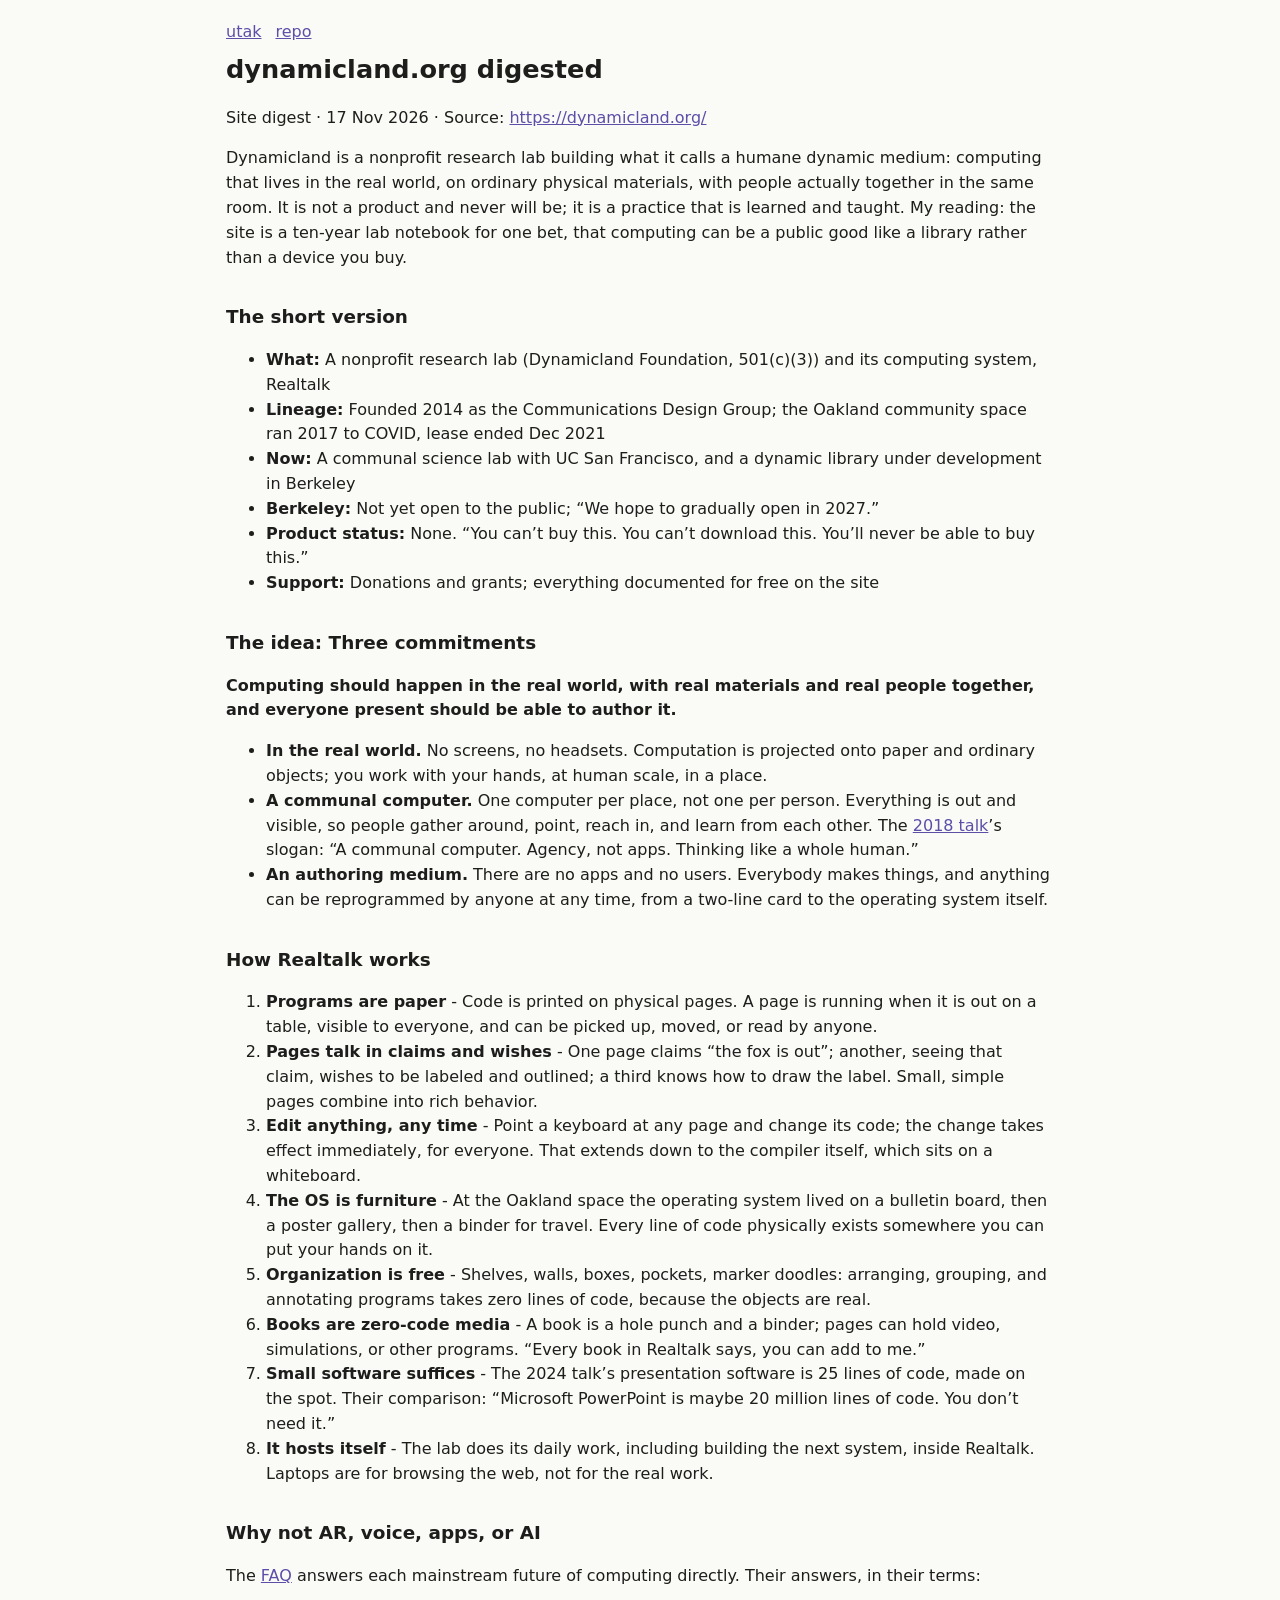
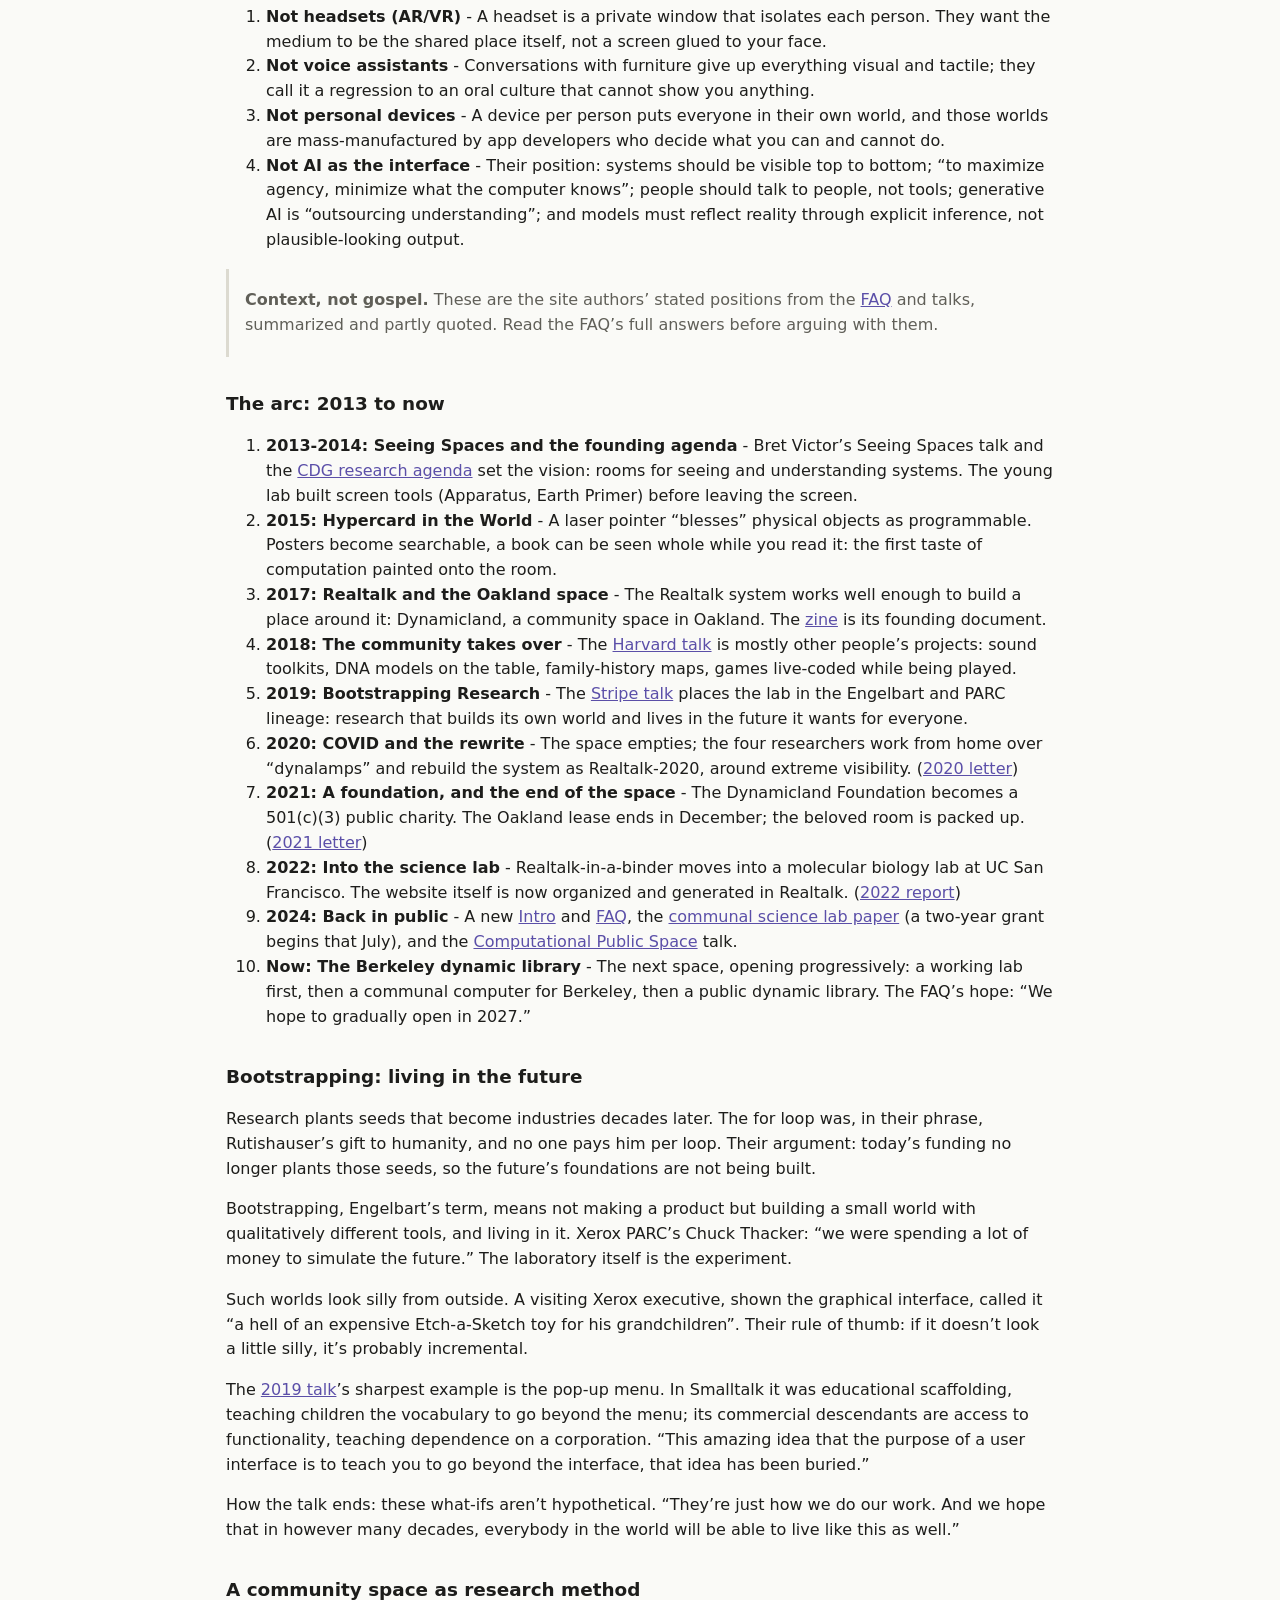
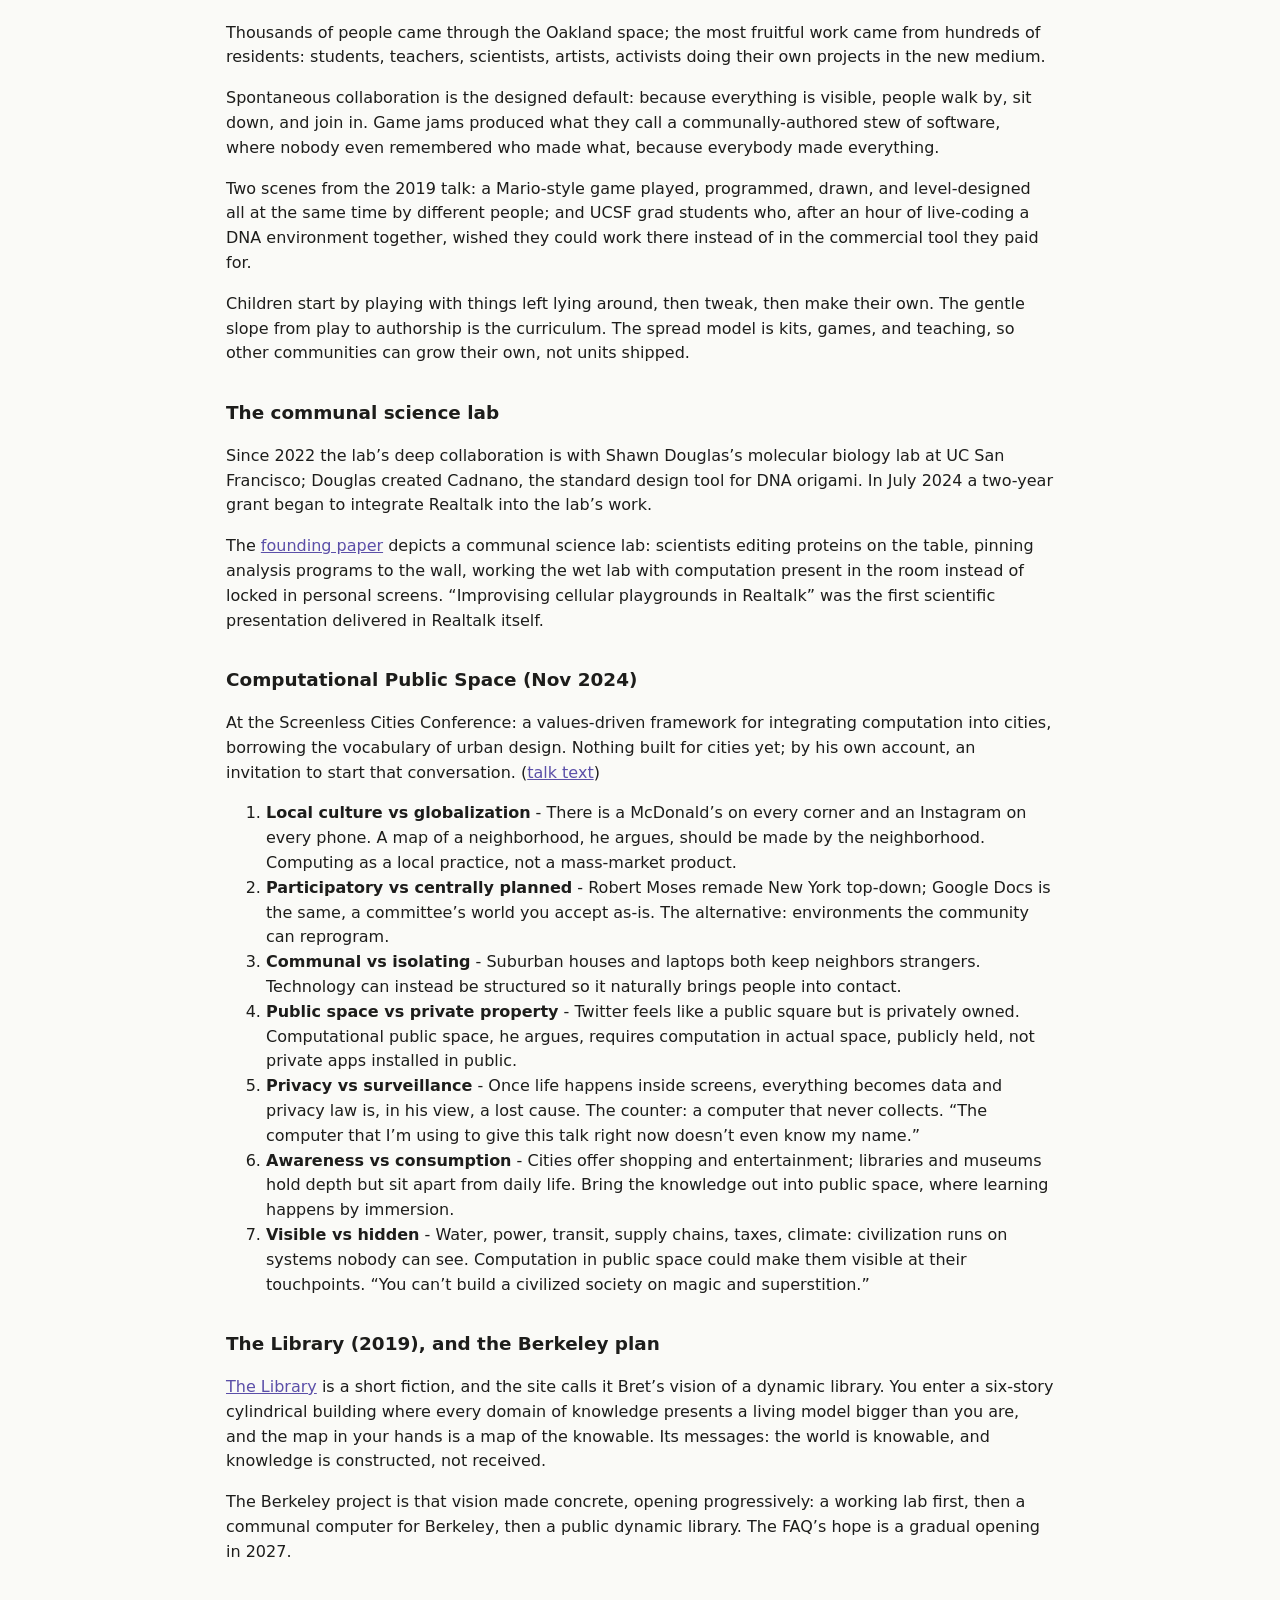
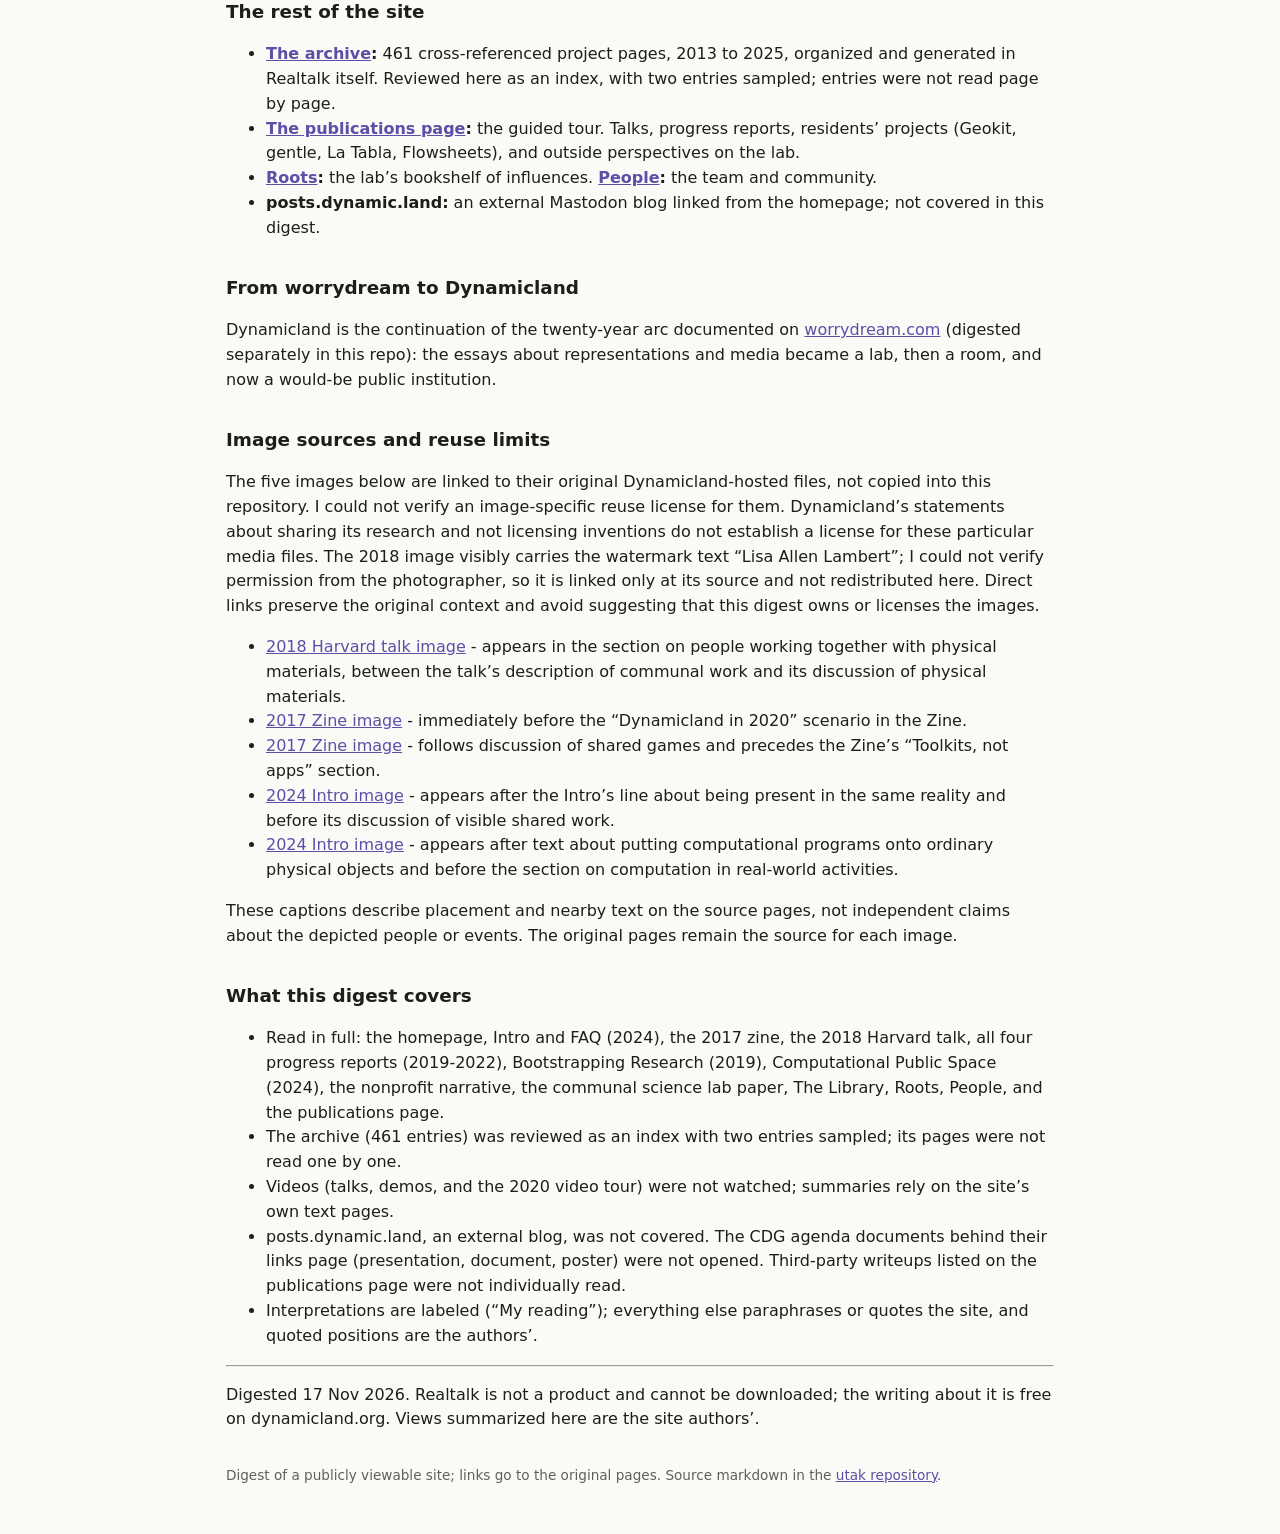
==== dynamicland.html @ 91c7e819 "Add preliminary GitHub Pages site (index, digests as pages)" ====
<!doctype html><html lang="en"><head><meta charset="utf-8"><meta name="viewport" content="width=device-width,initial-scale=1">
<title>dynamicland.org digested - utak</title><link rel="stylesheet" href="style.css"></head><body><main>
<nav><a href="./">utak</a><a href="https://github.com/irvan-putra/utak">repo</a></nav>
<h1 id="dynamicland.org-digested">dynamicland.org digested</h1>
<p>Site digest · 17 Nov 2026 · Source: <a href="https://dynamicland.org/" class="uri">https://dynamicland.org/</a></p>
<p>Dynamicland is a nonprofit research lab building what it calls a humane dynamic medium: computing that lives in the real world, on ordinary physical materials, with people actually together in the same room. It is not a product and never will be; it is a practice that is learned and taught. My reading: the site is a ten-year lab notebook for one bet, that computing can be a public good like a library rather than a device you buy.</p>
<h2 id="the-short-version">The short version</h2>
<ul>
<li><strong>What:</strong> A nonprofit research lab (Dynamicland Foundation, 501(c)(3)) and its computing system, Realtalk</li>
<li><strong>Lineage:</strong> Founded 2014 as the Communications Design Group; the Oakland community space ran 2017 to COVID, lease ended Dec 2021</li>
<li><strong>Now:</strong> A communal science lab with UC San Francisco, and a dynamic library under development in Berkeley</li>
<li><strong>Berkeley:</strong> Not yet open to the public; “We hope to gradually open in 2027.”</li>
<li><strong>Product status:</strong> None. “You can’t buy this. You can’t download this. You’ll never be able to buy this.”</li>
<li><strong>Support:</strong> Donations and grants; everything documented for free on the site</li>
</ul>
<h2 id="the-idea-three-commitments">The idea: Three commitments</h2>
<p><strong>Computing should happen in the real world, with real materials and real people together, and everyone present should be able to author it.</strong></p>
<ul>
<li><strong>In the real world.</strong> No screens, no headsets. Computation is projected onto paper and ordinary objects; you work with your hands, at human scale, in a place.</li>
<li><strong>A communal computer.</strong> One computer per place, not one per person. Everything is out and visible, so people gather around, point, reach in, and learn from each other. The <a href="https://dynamicland.org/2018/Dynamicland/">2018 talk</a>’s slogan: “A communal computer. Agency, not apps. Thinking like a whole human.”</li>
<li><strong>An authoring medium.</strong> There are no apps and no users. Everybody makes things, and anything can be reprogrammed by anyone at any time, from a two-line card to the operating system itself.</li>
</ul>
<h2 id="how-realtalk-works">How Realtalk works</h2>
<ol type="1">
<li><strong>Programs are paper</strong> - Code is printed on physical pages. A page is running when it is out on a table, visible to everyone, and can be picked up, moved, or read by anyone.</li>
<li><strong>Pages talk in claims and wishes</strong> - One page claims “the fox is out”; another, seeing that claim, wishes to be labeled and outlined; a third knows how to draw the label. Small, simple pages combine into rich behavior.</li>
<li><strong>Edit anything, any time</strong> - Point a keyboard at any page and change its code; the change takes effect immediately, for everyone. That extends down to the compiler itself, which sits on a whiteboard.</li>
<li><strong>The OS is furniture</strong> - At the Oakland space the operating system lived on a bulletin board, then a poster gallery, then a binder for travel. Every line of code physically exists somewhere you can put your hands on it.</li>
<li><strong>Organization is free</strong> - Shelves, walls, boxes, pockets, marker doodles: arranging, grouping, and annotating programs takes zero lines of code, because the objects are real.</li>
<li><strong>Books are zero-code media</strong> - A book is a hole punch and a binder; pages can hold video, simulations, or other programs. “Every book in Realtalk says, you can add to me.”</li>
<li><strong>Small software suffices</strong> - The 2024 talk’s presentation software is 25 lines of code, made on the spot. Their comparison: “Microsoft PowerPoint is maybe 20 million lines of code. You don’t need it.”</li>
<li><strong>It hosts itself</strong> - The lab does its daily work, including building the next system, inside Realtalk. Laptops are for browsing the web, not for the real work.</li>
</ol>
<h2 id="why-not-ar-voice-apps-or-ai">Why not AR, voice, apps, or AI</h2>
<p>The <a href="https://dynamicland.org/2024/FAQ/">FAQ</a> answers each mainstream future of computing directly. Their answers, in their terms:</p>
<ol type="1">
<li><strong>Not headsets (AR/VR)</strong> - A headset is a private window that isolates each person. They want the medium to be the shared place itself, not a screen glued to your face.</li>
<li><strong>Not voice assistants</strong> - Conversations with furniture give up everything visual and tactile; they call it a regression to an oral culture that cannot show you anything.</li>
<li><strong>Not personal devices</strong> - A device per person puts everyone in their own world, and those worlds are mass-manufactured by app developers who decide what you can and cannot do.</li>
<li><strong>Not AI as the interface</strong> - Their position: systems should be visible top to bottom; “to maximize agency, minimize what the computer knows”; people should talk to people, not tools; generative AI is “outsourcing understanding”; and models must reflect reality through explicit inference, not plausible-looking output.</li>
</ol>
<blockquote>
<p><strong>Context, not gospel.</strong> These are the site authors’ stated positions from the <a href="https://dynamicland.org/2024/FAQ/#What_is_Realtalks_relationship_to_AI">FAQ</a> and talks, summarized and partly quoted. Read the FAQ’s full answers before arguing with them.</p>
</blockquote>
<h2 id="the-arc-2013-to-now">The arc: 2013 to now</h2>
<ol type="1">
<li><strong>2013-2014: Seeing Spaces and the founding agenda</strong> - Bret Victor’s Seeing Spaces talk and the <a href="https://dynamicland.org/2014/CDG_research_agendas/">CDG research agenda</a> set the vision: rooms for seeing and understanding systems. The young lab built screen tools (Apparatus, Earth Primer) before leaving the screen.</li>
<li><strong>2015: Hypercard in the World</strong> - A laser pointer “blesses” physical objects as programmable. Posters become searchable, a book can be seen whole while you read it: the first taste of computation painted onto the room.</li>
<li><strong>2017: Realtalk and the Oakland space</strong> - The Realtalk system works well enough to build a place around it: Dynamicland, a community space in Oakland. The <a href="https://dynamicland.org/2017/Zine/">zine</a> is its founding document.</li>
<li><strong>2018: The community takes over</strong> - The <a href="https://dynamicland.org/2018/Dynamicland/">Harvard talk</a> is mostly other people’s projects: sound toolkits, DNA models on the table, family-history maps, games live-coded while being played.</li>
<li><strong>2019: Bootstrapping Research</strong> - The <a href="https://dynamicland.org/2019/Bootstrapping_Research/">Stripe talk</a> places the lab in the Engelbart and PARC lineage: research that builds its own world and lives in the future it wants for everyone.</li>
<li><strong>2020: COVID and the rewrite</strong> - The space empties; the four researchers work from home over “dynalamps” and rebuild the system as Realtalk-2020, around extreme visibility. (<a href="https://dynamicland.org/2020/Progress_report/">2020 letter</a>)</li>
<li><strong>2021: A foundation, and the end of the space</strong> - The Dynamicland Foundation becomes a 501(c)(3) public charity. The Oakland lease ends in December; the beloved room is packed up. (<a href="https://dynamicland.org/2021/Progress_report/">2021 letter</a>)</li>
<li><strong>2022: Into the science lab</strong> - Realtalk-in-a-binder moves into a molecular biology lab at UC San Francisco. The website itself is now organized and generated in Realtalk. (<a href="https://dynamicland.org/2022/Progress_report/">2022 report</a>)</li>
<li><strong>2024: Back in public</strong> - A new <a href="https://dynamicland.org/2024/Intro/">Intro</a> and <a href="https://dynamicland.org/2024/FAQ/">FAQ</a>, the <a href="https://dynamicland.org/2024/The_communal_science_lab.pdf">communal science lab paper</a> (a two-year grant begins that July), and the <a href="https://dynamicland.org/2024/Computational_Public_Space/">Computational Public Space</a> talk.</li>
<li><strong>Now: The Berkeley dynamic library</strong> - The next space, opening progressively: a working lab first, then a communal computer for Berkeley, then a public dynamic library. The FAQ’s hope: “We hope to gradually open in 2027.”</li>
</ol>
<h2 id="bootstrapping-living-in-the-future">Bootstrapping: living in the future</h2>
<p>Research plants seeds that become industries decades later. The for loop was, in their phrase, Rutishauser’s gift to humanity, and no one pays him per loop. Their argument: today’s funding no longer plants those seeds, so the future’s foundations are not being built.</p>
<p>Bootstrapping, Engelbart’s term, means not making a product but building a small world with qualitatively different tools, and living in it. Xerox PARC’s Chuck Thacker: “we were spending a lot of money to simulate the future.” The laboratory itself is the experiment.</p>
<p>Such worlds look silly from outside. A visiting Xerox executive, shown the graphical interface, called it “a hell of an expensive Etch-a-Sketch toy for his grandchildren”. Their rule of thumb: if it doesn’t look a little silly, it’s probably incremental.</p>
<p>The <a href="https://dynamicland.org/2019/Bootstrapping_Research/">2019 talk</a>’s sharpest example is the pop-up menu. In Smalltalk it was educational scaffolding, teaching children the vocabulary to go beyond the menu; its commercial descendants are access to functionality, teaching dependence on a corporation. “This amazing idea that the purpose of a user interface is to teach you to go beyond the interface, that idea has been buried.”</p>
<p>How the talk ends: these what-ifs aren’t hypothetical. “They’re just how we do our work. And we hope that in however many decades, everybody in the world will be able to live like this as well.”</p>
<h2 id="a-community-space-as-research-method">A community space as research method</h2>
<p>Thousands of people came through the Oakland space; the most fruitful work came from hundreds of residents: students, teachers, scientists, artists, activists doing their own projects in the new medium.</p>
<p>Spontaneous collaboration is the designed default: because everything is visible, people walk by, sit down, and join in. Game jams produced what they call a communally-authored stew of software, where nobody even remembered who made what, because everybody made everything.</p>
<p>Two scenes from the 2019 talk: a Mario-style game played, programmed, drawn, and level-designed all at the same time by different people; and UCSF grad students who, after an hour of live-coding a DNA environment together, wished they could work there instead of in the commercial tool they paid for.</p>
<p>Children start by playing with things left lying around, then tweak, then make their own. The gentle slope from play to authorship is the curriculum. The spread model is kits, games, and teaching, so other communities can grow their own, not units shipped.</p>
<h2 id="the-communal-science-lab">The communal science lab</h2>
<p>Since 2022 the lab’s deep collaboration is with Shawn Douglas’s molecular biology lab at UC San Francisco; Douglas created Cadnano, the standard design tool for DNA origami. In July 2024 a two-year grant began to integrate Realtalk into the lab’s work.</p>
<p>The <a href="https://dynamicland.org/2024/The_communal_science_lab.pdf">founding paper</a> depicts a communal science lab: scientists editing proteins on the table, pinning analysis programs to the wall, working the wet lab with computation present in the room instead of locked in personal screens. “Improvising cellular playgrounds in Realtalk” was the first scientific presentation delivered in Realtalk itself.</p>
<h2 id="computational-public-space-nov-2024">Computational Public Space (Nov 2024)</h2>
<p>At the Screenless Cities Conference: a values-driven framework for integrating computation into cities, borrowing the vocabulary of urban design. Nothing built for cities yet; by his own account, an invitation to start that conversation. (<a href="https://dynamicland.org/2024/Computational_Public_Space/">talk text</a>)</p>
<ol type="1">
<li><strong>Local culture vs globalization</strong> - There is a McDonald’s on every corner and an Instagram on every phone. A map of a neighborhood, he argues, should be made by the neighborhood. Computing as a local practice, not a mass-market product.</li>
<li><strong>Participatory vs centrally planned</strong> - Robert Moses remade New York top-down; Google Docs is the same, a committee’s world you accept as-is. The alternative: environments the community can reprogram.</li>
<li><strong>Communal vs isolating</strong> - Suburban houses and laptops both keep neighbors strangers. Technology can instead be structured so it naturally brings people into contact.</li>
<li><strong>Public space vs private property</strong> - Twitter feels like a public square but is privately owned. Computational public space, he argues, requires computation in actual space, publicly held, not private apps installed in public.</li>
<li><strong>Privacy vs surveillance</strong> - Once life happens inside screens, everything becomes data and privacy law is, in his view, a lost cause. The counter: a computer that never collects. “The computer that I’m using to give this talk right now doesn’t even know my name.”</li>
<li><strong>Awareness vs consumption</strong> - Cities offer shopping and entertainment; libraries and museums hold depth but sit apart from daily life. Bring the knowledge out into public space, where learning happens by immersion.</li>
<li><strong>Visible vs hidden</strong> - Water, power, transit, supply chains, taxes, climate: civilization runs on systems nobody can see. Computation in public space could make them visible at their touchpoints. “You can’t build a civilized society on magic and superstition.”</li>
</ol>
<h2 id="the-library-2019-and-the-berkeley-plan">The Library (2019), and the Berkeley plan</h2>
<p><a href="https://dynamicland.org/2019/The_Library.pdf">The Library</a> is a short fiction, and the site calls it Bret’s vision of a dynamic library. You enter a six-story cylindrical building where every domain of knowledge presents a living model bigger than you are, and the map in your hands is a map of the knowable. Its messages: the world is knowable, and knowledge is constructed, not received.</p>
<p>The Berkeley project is that vision made concrete, opening progressively: a working lab first, then a communal computer for Berkeley, then a public dynamic library. The FAQ’s hope is a gradual opening in 2027.</p>
<h2 id="the-rest-of-the-site">The rest of the site</h2>
<ul>
<li><strong><a href="https://dynamicland.org/archive/">The archive</a>:</strong> 461 cross-referenced project pages, 2013 to 2025, organized and generated in Realtalk itself. Reviewed here as an index, with two entries sampled; entries were not read page by page.</li>
<li><strong><a href="https://dynamicland.org/publications/">The publications page</a>:</strong> the guided tour. Talks, progress reports, residents’ projects (Geokit, gentle, La Tabla, Flowsheets), and outside perspectives on the lab.</li>
<li><strong><a href="https://dynamicland.org/2024/Roots/">Roots</a>:</strong> the lab’s bookshelf of influences. <strong><a href="https://dynamicland.org/2023/People/">People</a>:</strong> the team and community.</li>
<li><strong>posts.dynamic.land:</strong> an external Mastodon blog linked from the homepage; not covered in this digest.</li>
</ul>
<h2 id="from-worrydream-to-dynamicland">From worrydream to Dynamicland</h2>
<p>Dynamicland is the continuation of the twenty-year arc documented on <a href="https://worrydream.com/">worrydream.com</a> (digested separately in this repo): the essays about representations and media became a lab, then a room, and now a would-be public institution.</p>
<h2 id="image-sources-and-reuse-limits">Image sources and reuse limits</h2>
<p>The five images below are linked to their original Dynamicland-hosted files, not copied into this repository. I could not verify an image-specific reuse license for them. Dynamicland’s statements about sharing its research and not licensing inventions do not establish a license for these particular media files. The 2018 image visibly carries the watermark text “Lisa Allen Lambert”; I could not verify permission from the photographer, so it is linked only at its source and not redistributed here. Direct links preserve the original context and avoid suggesting that this digest owns or licenses the images.</p>
<ul>
<li><a href="https://dynamicland.org/2018/Dynamicland/thumbnail-0261.jpg">2018 Harvard talk image</a> - appears in the section on people working together with physical materials, between the talk’s description of communal work and its discussion of physical materials.</li>
<li><a href="https://dynamicland.org/2017/Zine/60dcb1a689e8612ae7fa70bea2e3f6a4.jpg">2017 Zine image</a> - immediately before the “Dynamicland in 2020” scenario in the Zine.</li>
<li><a href="https://dynamicland.org/2017/Zine/d6fa5af68b19b650f5435f2c7829abe4.jpg">2017 Zine image</a> - follows discussion of shared games and precedes the Zine’s “Toolkits, not apps” section.</li>
<li><a href="https://dynamicland.org/2024/Intro/thumbnail-0099.jpg">2024 Intro image</a> - appears after the Intro’s line about being present in the same reality and before its discussion of visible shared work.</li>
<li><a href="https://dynamicland.org/2024/Intro/thumbnail-0034.jpg">2024 Intro image</a> - appears after text about putting computational programs onto ordinary physical objects and before the section on computation in real-world activities.</li>
</ul>
<p>These captions describe placement and nearby text on the source pages, not independent claims about the depicted people or events. The original pages remain the source for each image.</p>
<h2 id="what-this-digest-covers">What this digest covers</h2>
<ul>
<li>Read in full: the homepage, Intro and FAQ (2024), the 2017 zine, the 2018 Harvard talk, all four progress reports (2019-2022), Bootstrapping Research (2019), Computational Public Space (2024), the nonprofit narrative, the communal science lab paper, The Library, Roots, People, and the publications page.</li>
<li>The archive (461 entries) was reviewed as an index with two entries sampled; its pages were not read one by one.</li>
<li>Videos (talks, demos, and the 2020 video tour) were not watched; summaries rely on the site’s own text pages.</li>
<li>posts.dynamic.land, an external blog, was not covered. The CDG agenda documents behind their links page (presentation, document, poster) were not opened. Third-party writeups listed on the publications page were not individually read.</li>
<li>Interpretations are labeled (“My reading”); everything else paraphrases or quotes the site, and quoted positions are the authors’.</li>
</ul>
<hr />
<p>Digested 17 Nov 2026. Realtalk is not a product and cannot be downloaded; the writing about it is free on dynamicland.org. Views summarized here are the site authors’.</p>

<footer>Digest of a publicly viewable site; links go to the original pages. Source markdown in the <a href="https://github.com/irvan-putra/utak">utak repository</a>.</footer>
</main></body></html>
---- style.css ----
:root{color-scheme:light dark;--bg:#fafaf7;--fg:#1d1d1b;--mu:#605f58;--card:#fff;--ln:#dcdad0;--ac:#5b4fa8}
@media(prefers-color-scheme:dark){:root{--bg:#161614;--fg:#eeede6;--mu:#a5a398;--card:#1f1f1c;--ln:#37362f;--ac:#b3a5f2}}
*{box-sizing:border-box}body{margin:0;background:var(--bg);color:var(--fg);font:16px/1.55 system-ui,sans-serif}
main{max-width:860px;margin:0 auto;padding:20px 16px 48px}h1{font-size:1.6rem;margin:.2em 0}h2{font-size:1.15rem;margin:1.8em 0 .6em}
p.lead{color:var(--mu);margin:.3em 0 1em}a{color:var(--ac)}nav a{margin-right:14px}
.badge{display:inline-block;font-size:.75rem;font-weight:600;color:var(--ac);border:1px solid var(--ac);border-radius:999px;padding:2px 10px;margin-bottom:10px}
.grid{display:grid;gap:12px;grid-template-columns:repeat(auto-fill,minmax(250px,1fr))}
.card{background:var(--card);border:1px solid var(--ln);border-radius:12px;padding:14px;display:flex;flex-direction:column;gap:6px}
.card h3{margin:0;font-size:1.05rem}.card p{margin:0;color:var(--mu);font-size:.92rem;overflow-wrap:anywhere}
.btn{display:inline-block;padding:7px 12px;border-radius:8px;border:1px solid var(--ac);text-decoration:none;font-size:.92rem;margin:4px 6px 0 0}
.btn.main{background:var(--ac);color:var(--bg)}
blockquote{border-left:3px solid var(--ln);margin:1em 0;padding:.2em 1em;color:var(--mu)}
code{font-size:.85em}img{max-width:100%}
footer{margin-top:2.4em;color:var(--mu);font-size:.85rem}
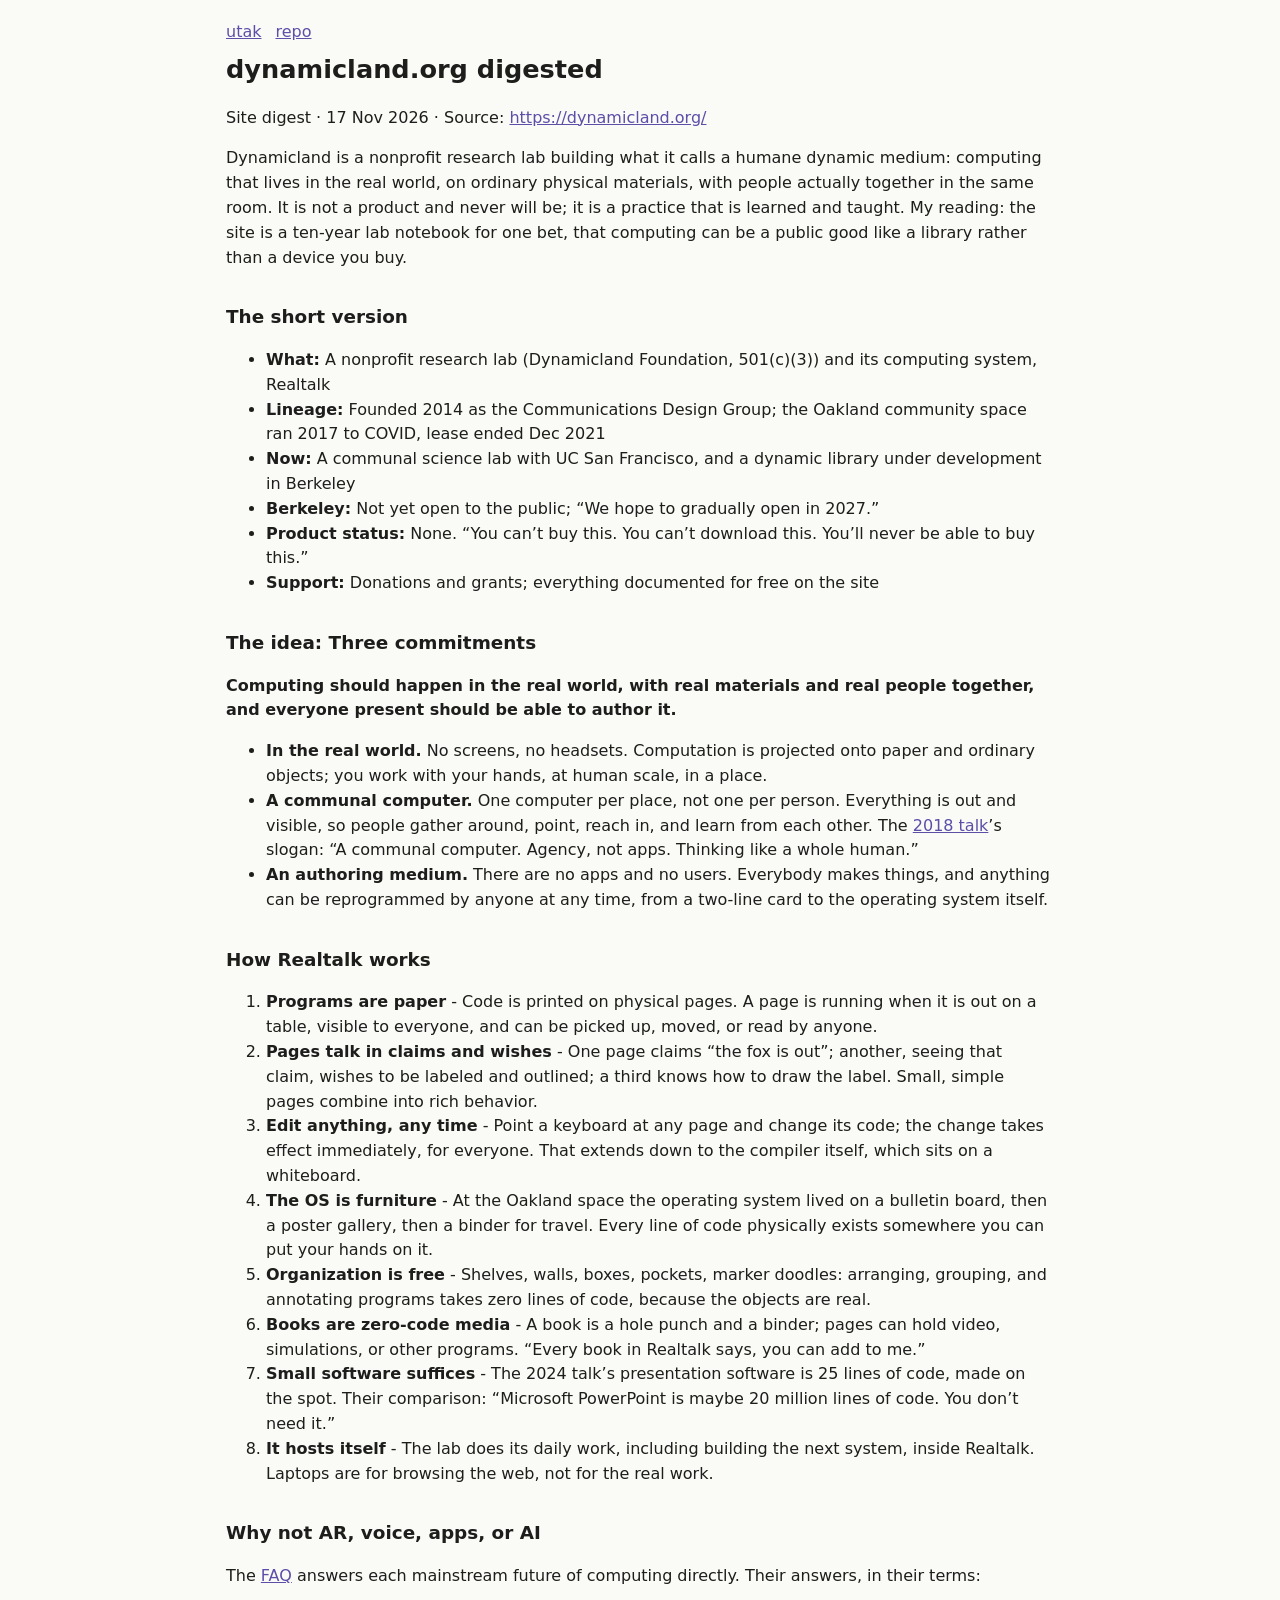
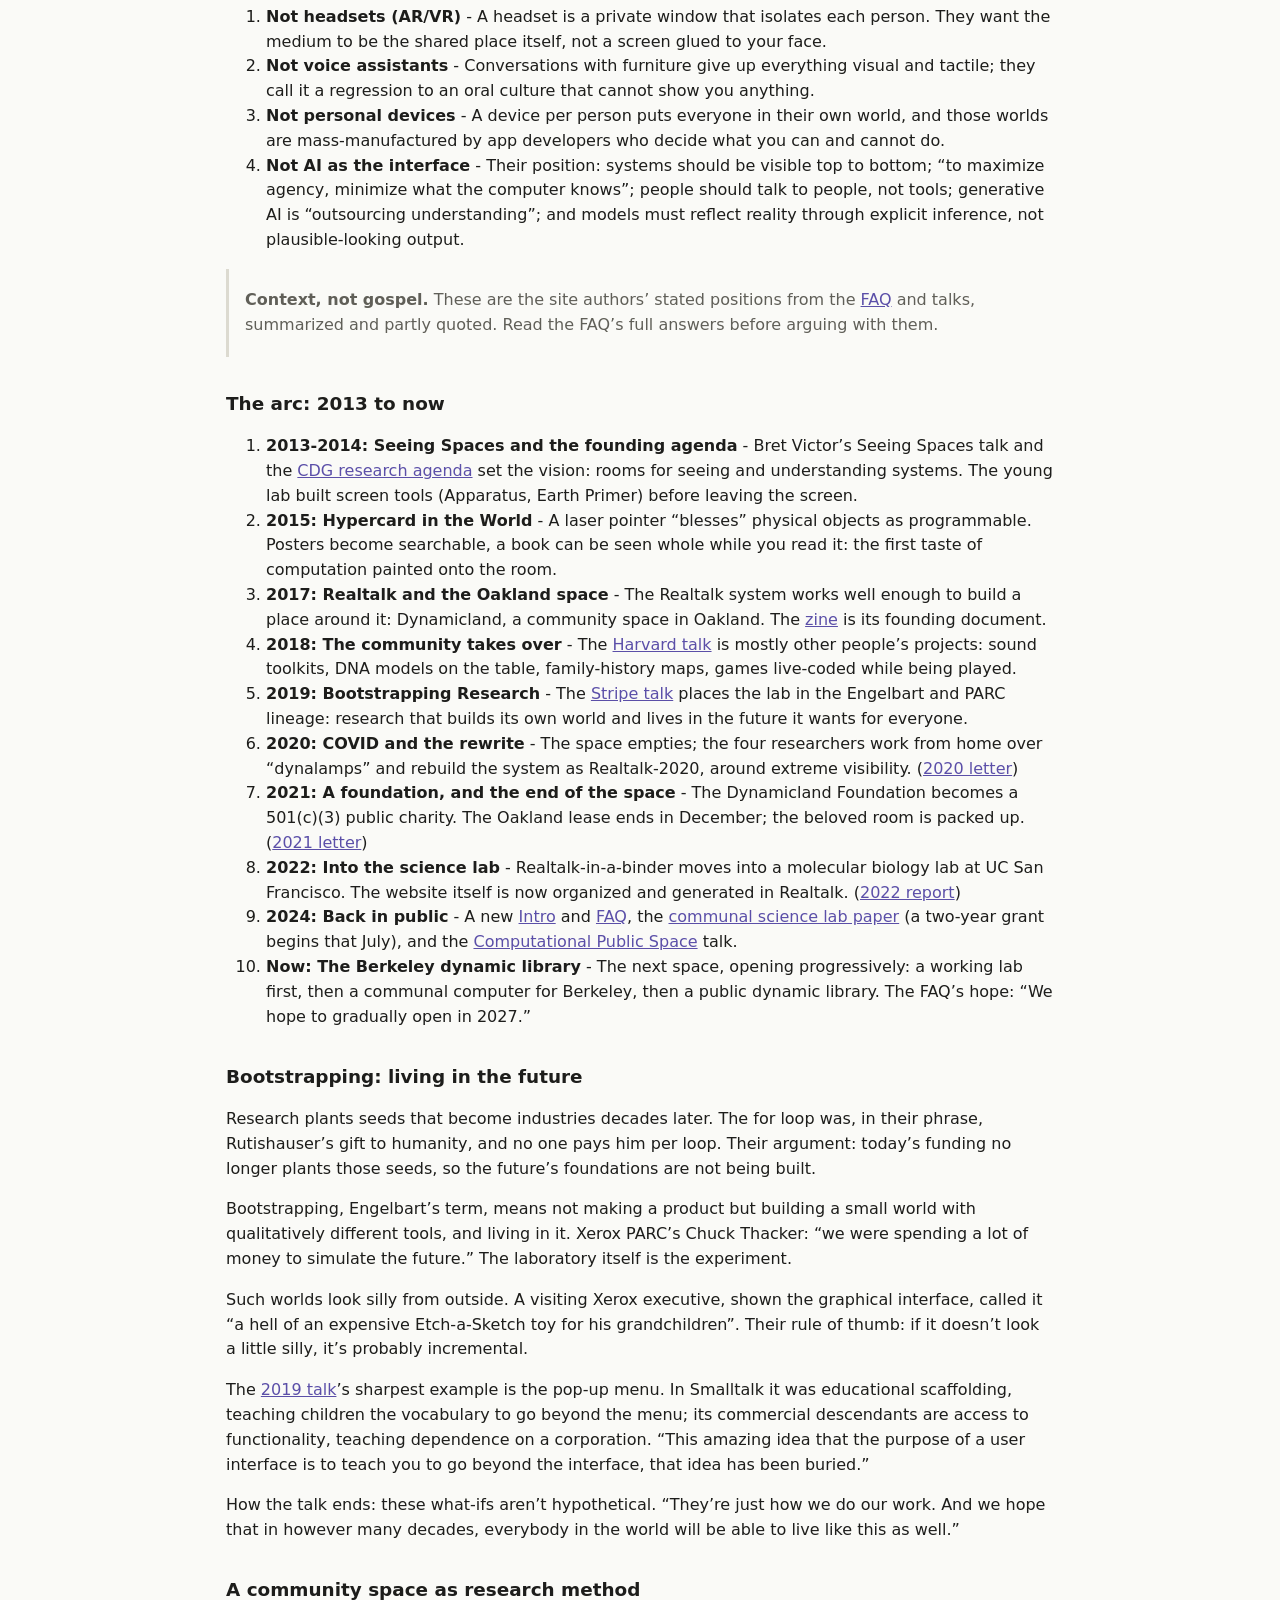
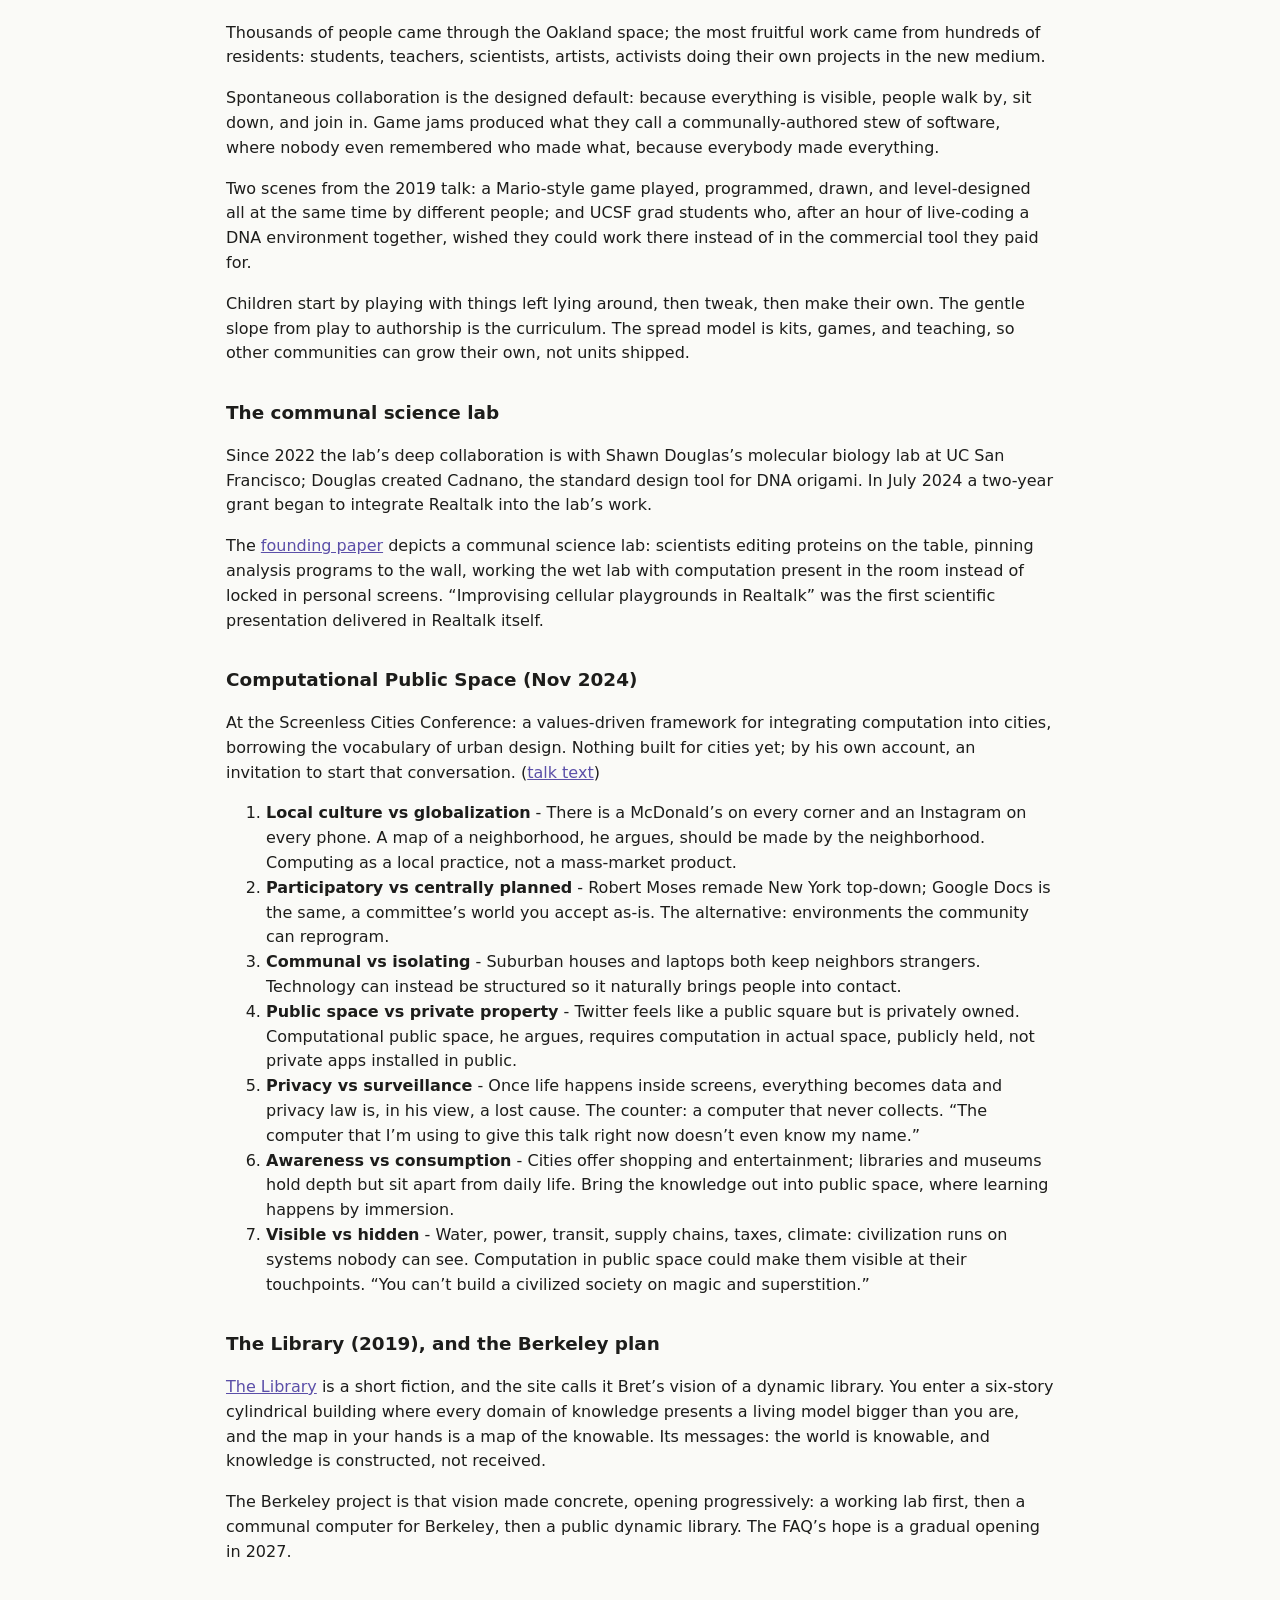
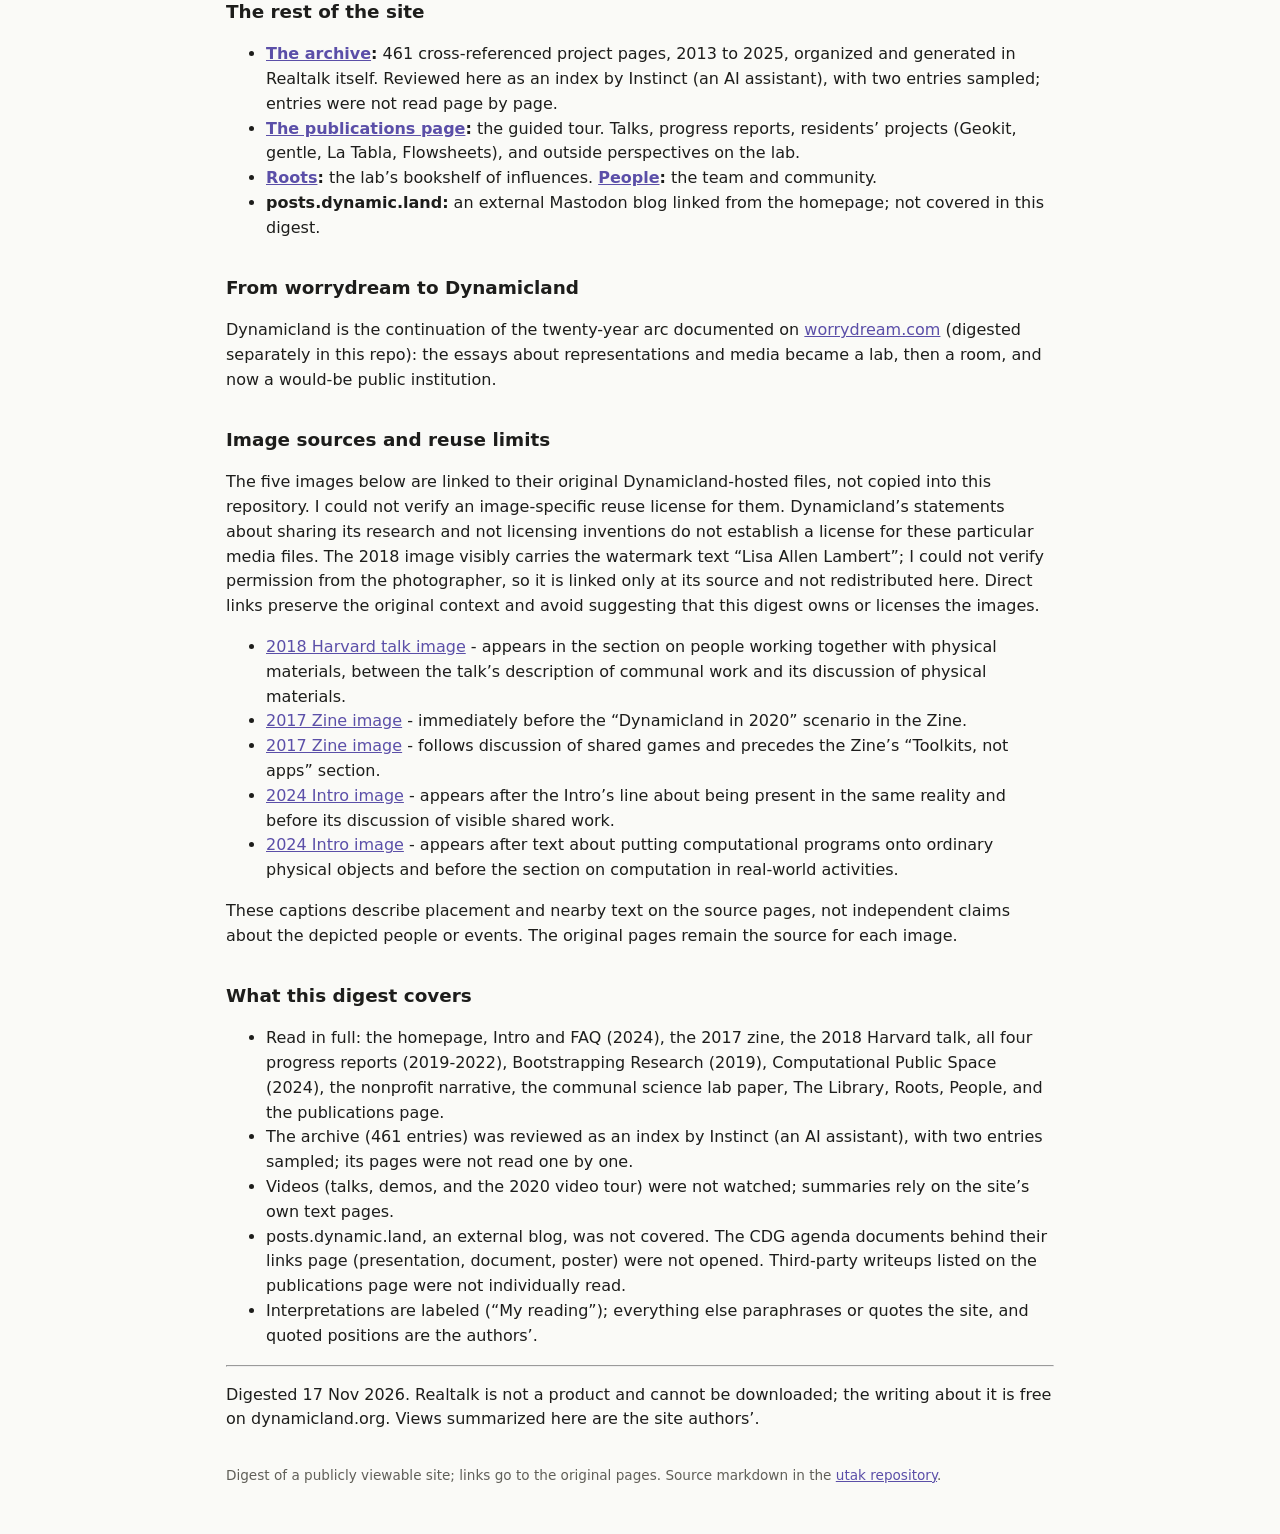
==== commit 412e8a43: "Copy: say who checked or maintained it (Instinct, an AI assistant) instead of passive or human-sound" ====
--- a/dynamicland.html
+++ b/dynamicland.html
@@ -85,7 +85,7 @@
 <p>The Berkeley project is that vision made concrete, opening progressively: a working lab first, then a communal computer for Berkeley, then a public dynamic library. The FAQ’s hope is a gradual opening in 2027.</p>
 <h2 id="the-rest-of-the-site">The rest of the site</h2>
 <ul>
-<li><strong><a href="https://dynamicland.org/archive/">The archive</a>:</strong> 461 cross-referenced project pages, 2013 to 2025, organized and generated in Realtalk itself. Reviewed here as an index, with two entries sampled; entries were not read page by page.</li>
+<li><strong><a href="https://dynamicland.org/archive/">The archive</a>:</strong> 461 cross-referenced project pages, 2013 to 2025, organized and generated in Realtalk itself. Reviewed here as an index by Instinct (an AI assistant), with two entries sampled; entries were not read page by page.</li>
 <li><strong><a href="https://dynamicland.org/publications/">The publications page</a>:</strong> the guided tour. Talks, progress reports, residents’ projects (Geokit, gentle, La Tabla, Flowsheets), and outside perspectives on the lab.</li>
 <li><strong><a href="https://dynamicland.org/2024/Roots/">Roots</a>:</strong> the lab’s bookshelf of influences. <strong><a href="https://dynamicland.org/2023/People/">People</a>:</strong> the team and community.</li>
 <li><strong>posts.dynamic.land:</strong> an external Mastodon blog linked from the homepage; not covered in this digest.</li>
@@ -105,7 +105,7 @@
 <h2 id="what-this-digest-covers">What this digest covers</h2>
 <ul>
 <li>Read in full: the homepage, Intro and FAQ (2024), the 2017 zine, the 2018 Harvard talk, all four progress reports (2019-2022), Bootstrapping Research (2019), Computational Public Space (2024), the nonprofit narrative, the communal science lab paper, The Library, Roots, People, and the publications page.</li>
-<li>The archive (461 entries) was reviewed as an index with two entries sampled; its pages were not read one by one.</li>
+<li>The archive (461 entries) was reviewed as an index by Instinct (an AI assistant), with two entries sampled; its pages were not read one by one.</li>
 <li>Videos (talks, demos, and the 2020 video tour) were not watched; summaries rely on the site’s own text pages.</li>
 <li>posts.dynamic.land, an external blog, was not covered. The CDG agenda documents behind their links page (presentation, document, poster) were not opened. Third-party writeups listed on the publications page were not individually read.</li>
 <li>Interpretations are labeled (“My reading”); everything else paraphrases or quotes the site, and quoted positions are the authors’.</li>
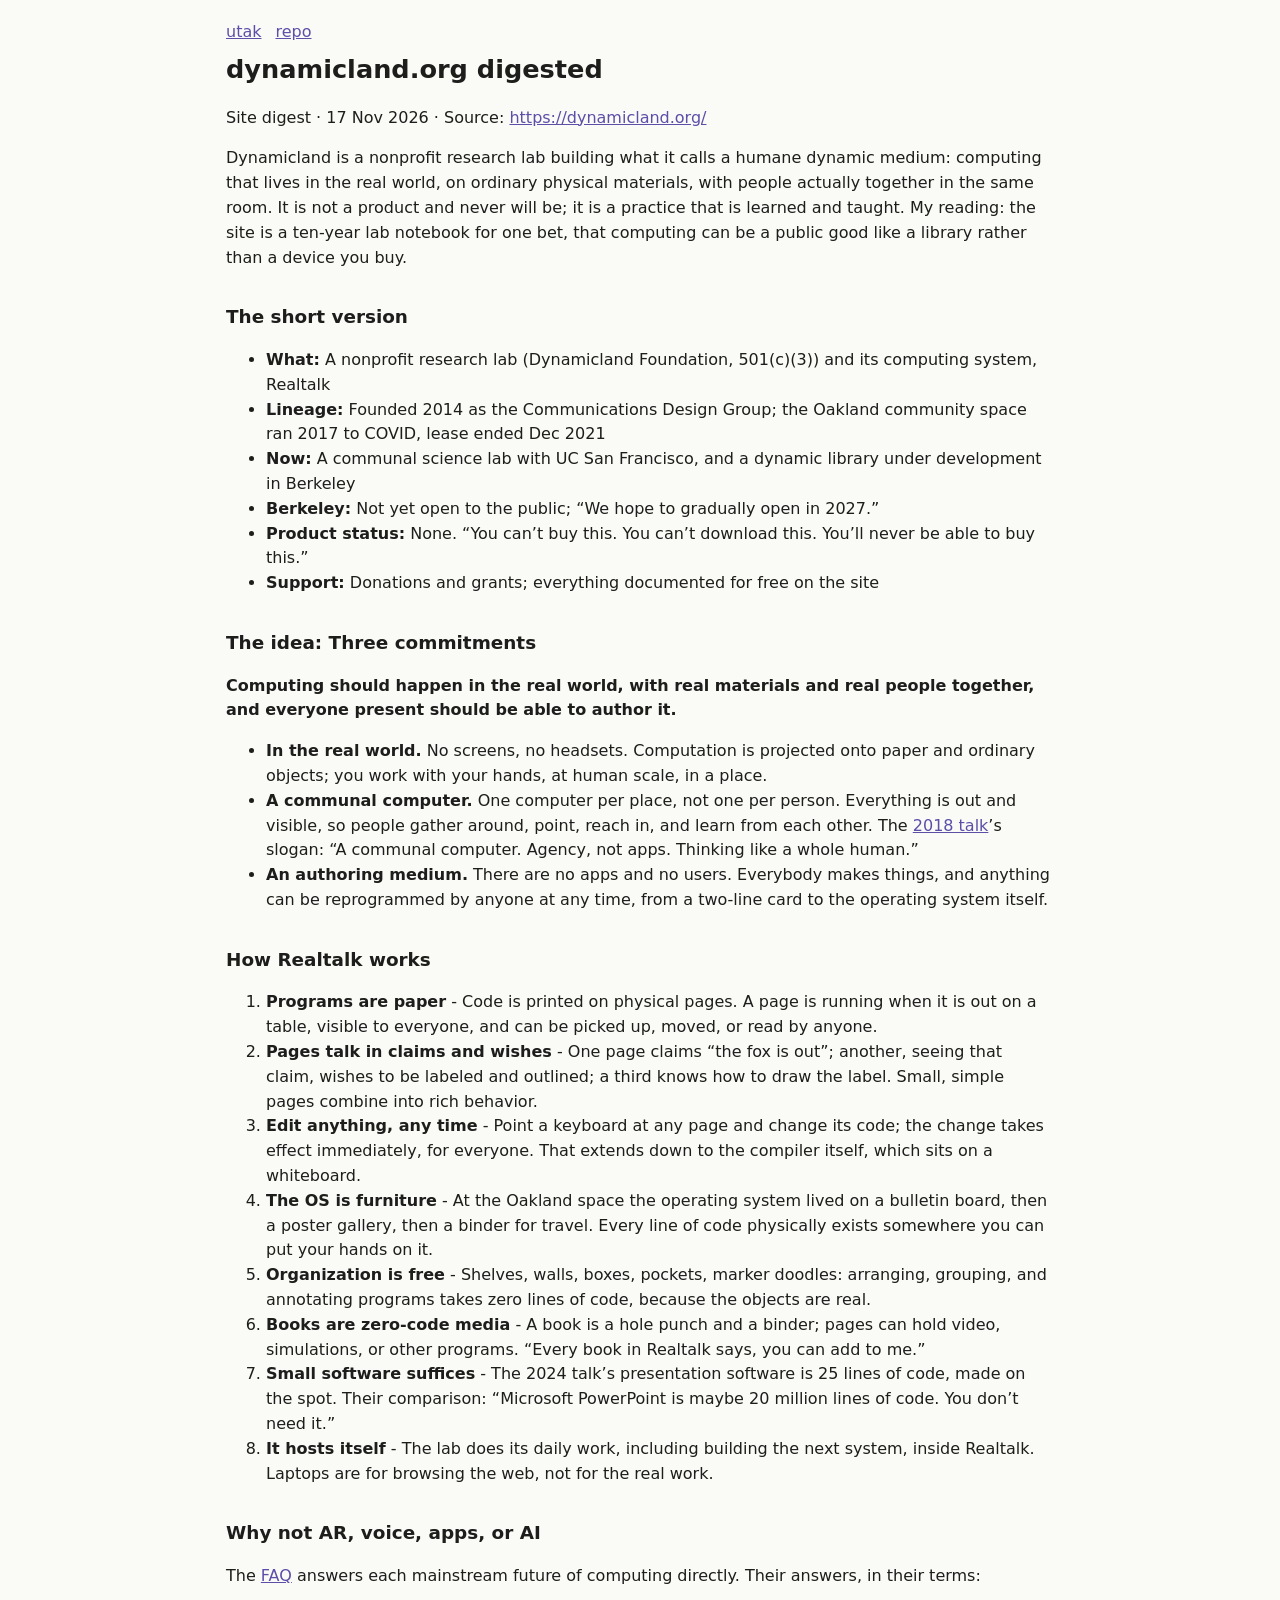
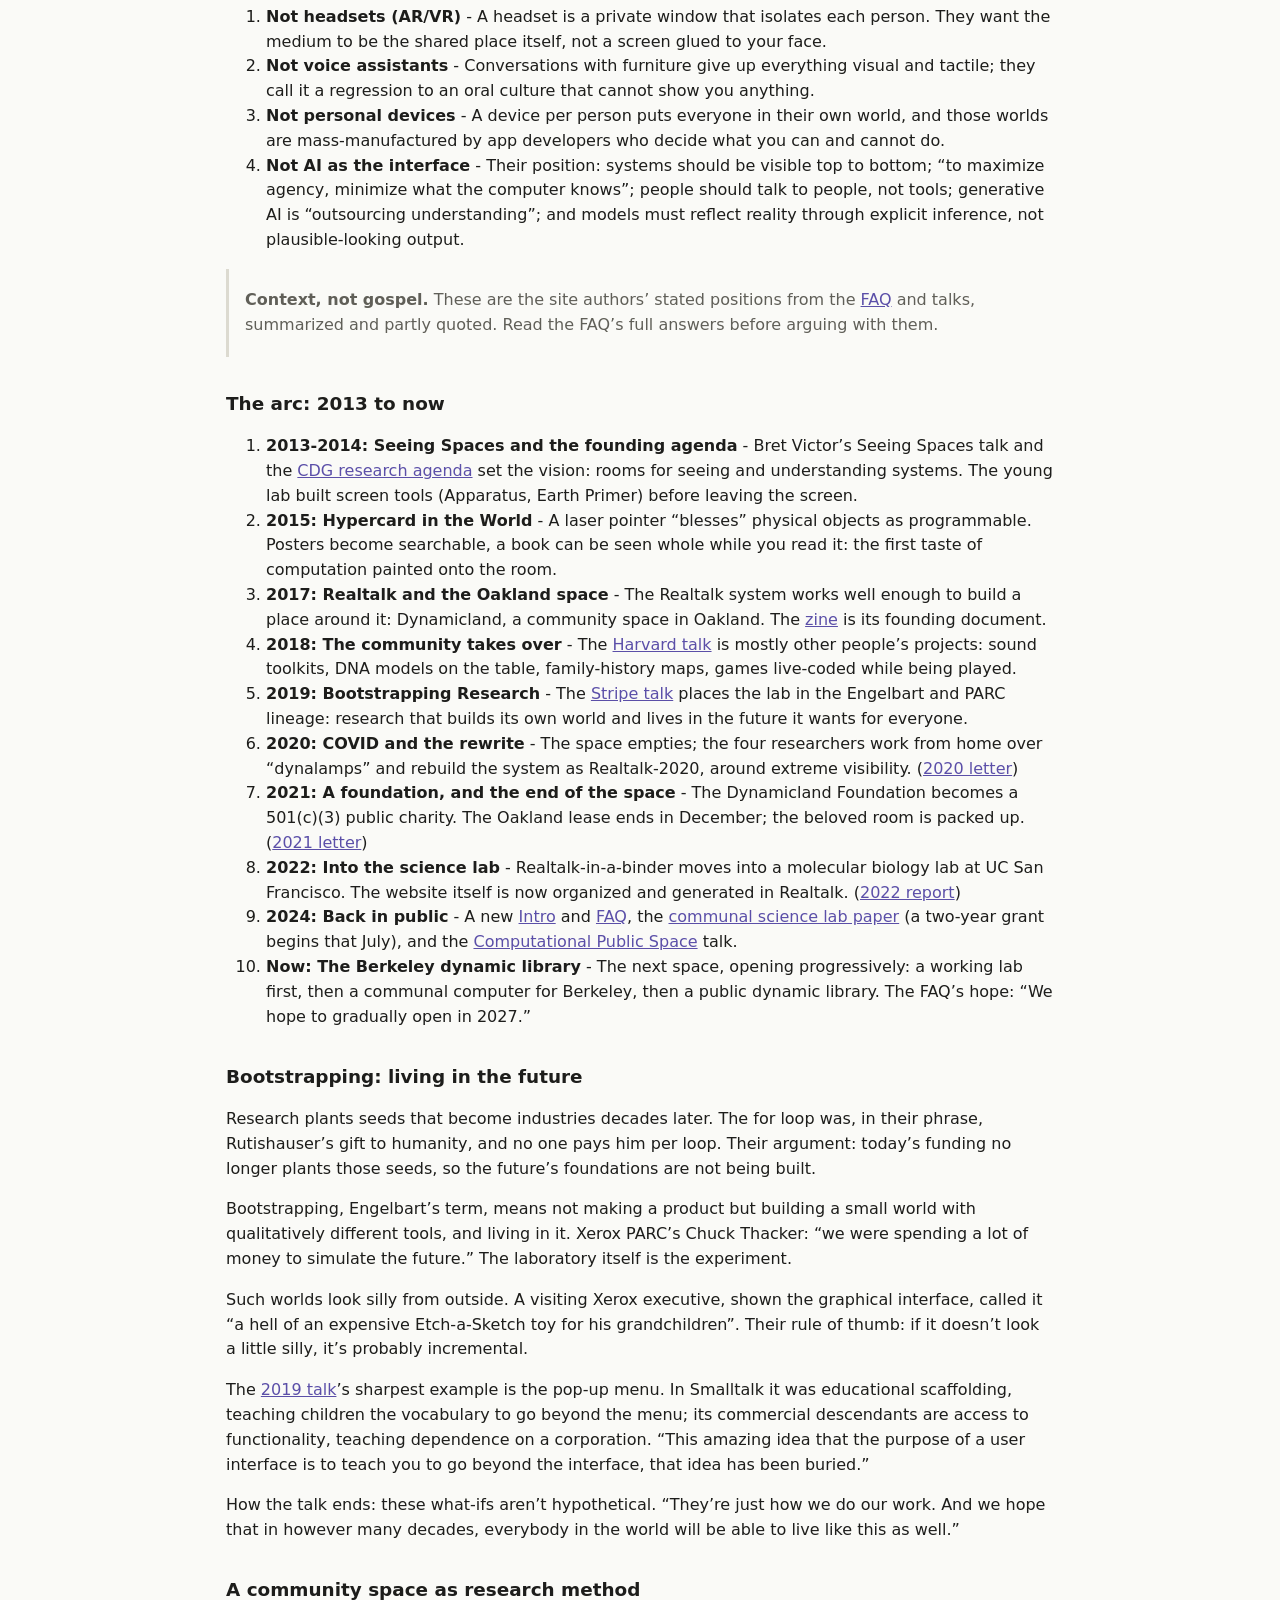
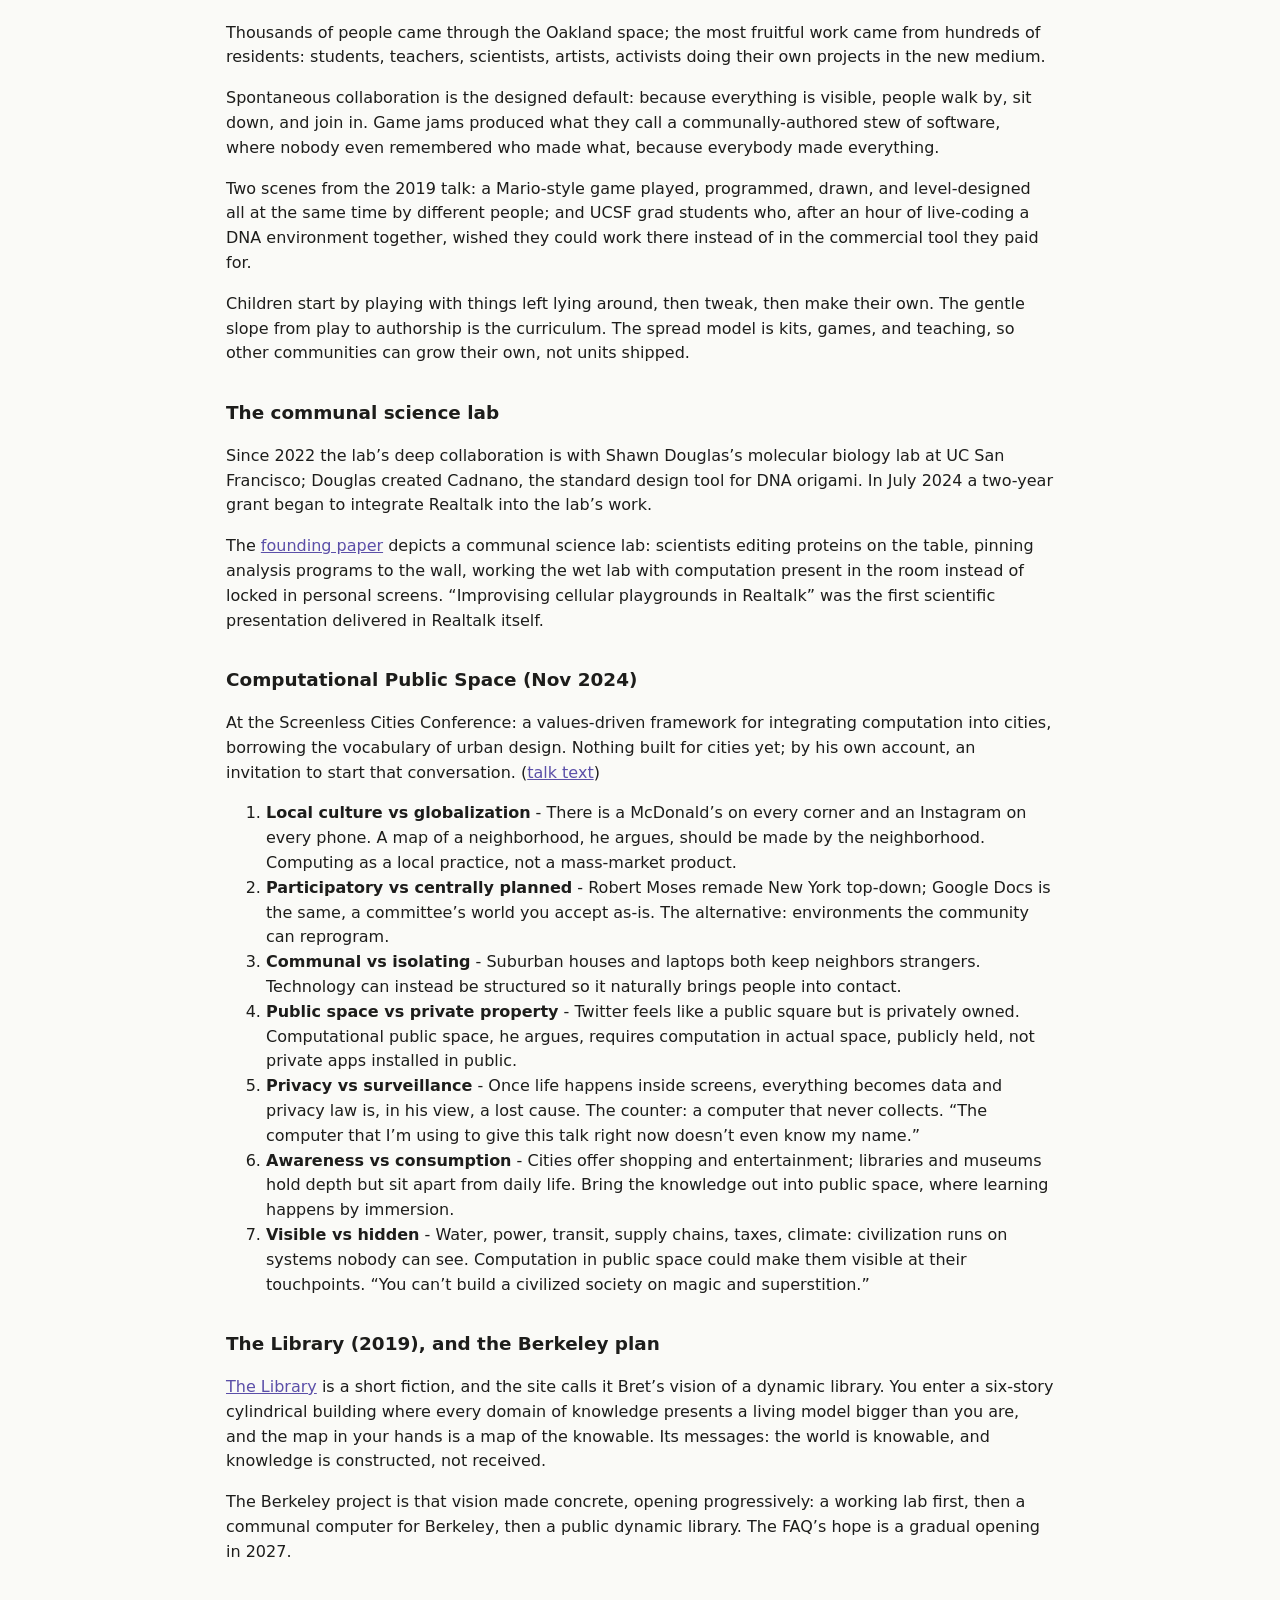
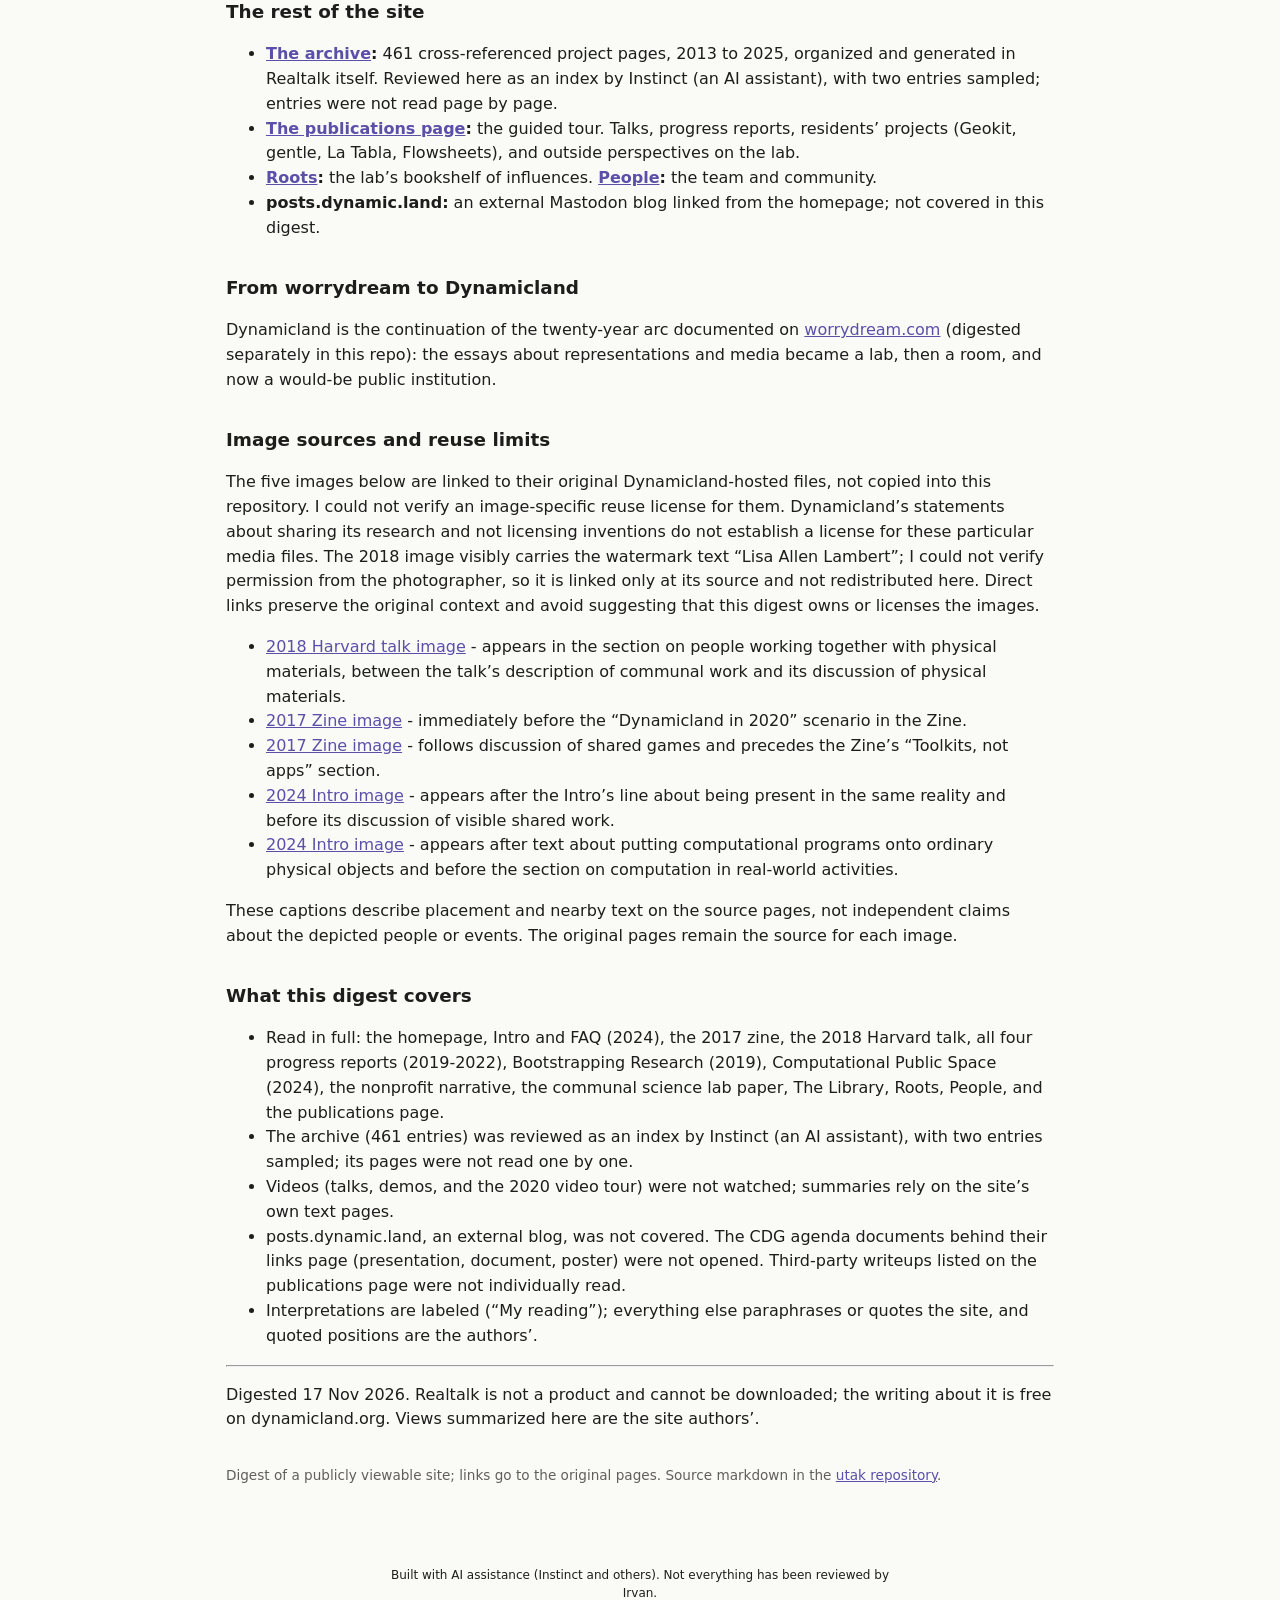
==== commit 0392496d: "Disclose AI assistance on subpages and clarify release artifact comments" ====
--- a/dynamicland.html
+++ b/dynamicland.html
@@ -114,4 +114,5 @@
 <p>Digested 17 Nov 2026. Realtalk is not a product and cannot be downloaded; the writing about it is free on dynamicland.org. Views summarized here are the site authors’.</p>
 
 <footer>Digest of a publicly viewable site; links go to the original pages. Source markdown in the <a href="https://github.com/irvan-putra/utak">utak repository</a>.</footer>
-</main></body></html>
+</main><p class="ai-disclosure" style="font:12px/1.5 system-ui,sans-serif;text-align:center;padding:12px 16px;margin:20px auto;max-width:70ch">Built with AI assistance (Instinct and others). Not everything has been reviewed by Irvan.</p>
+</body></html>
